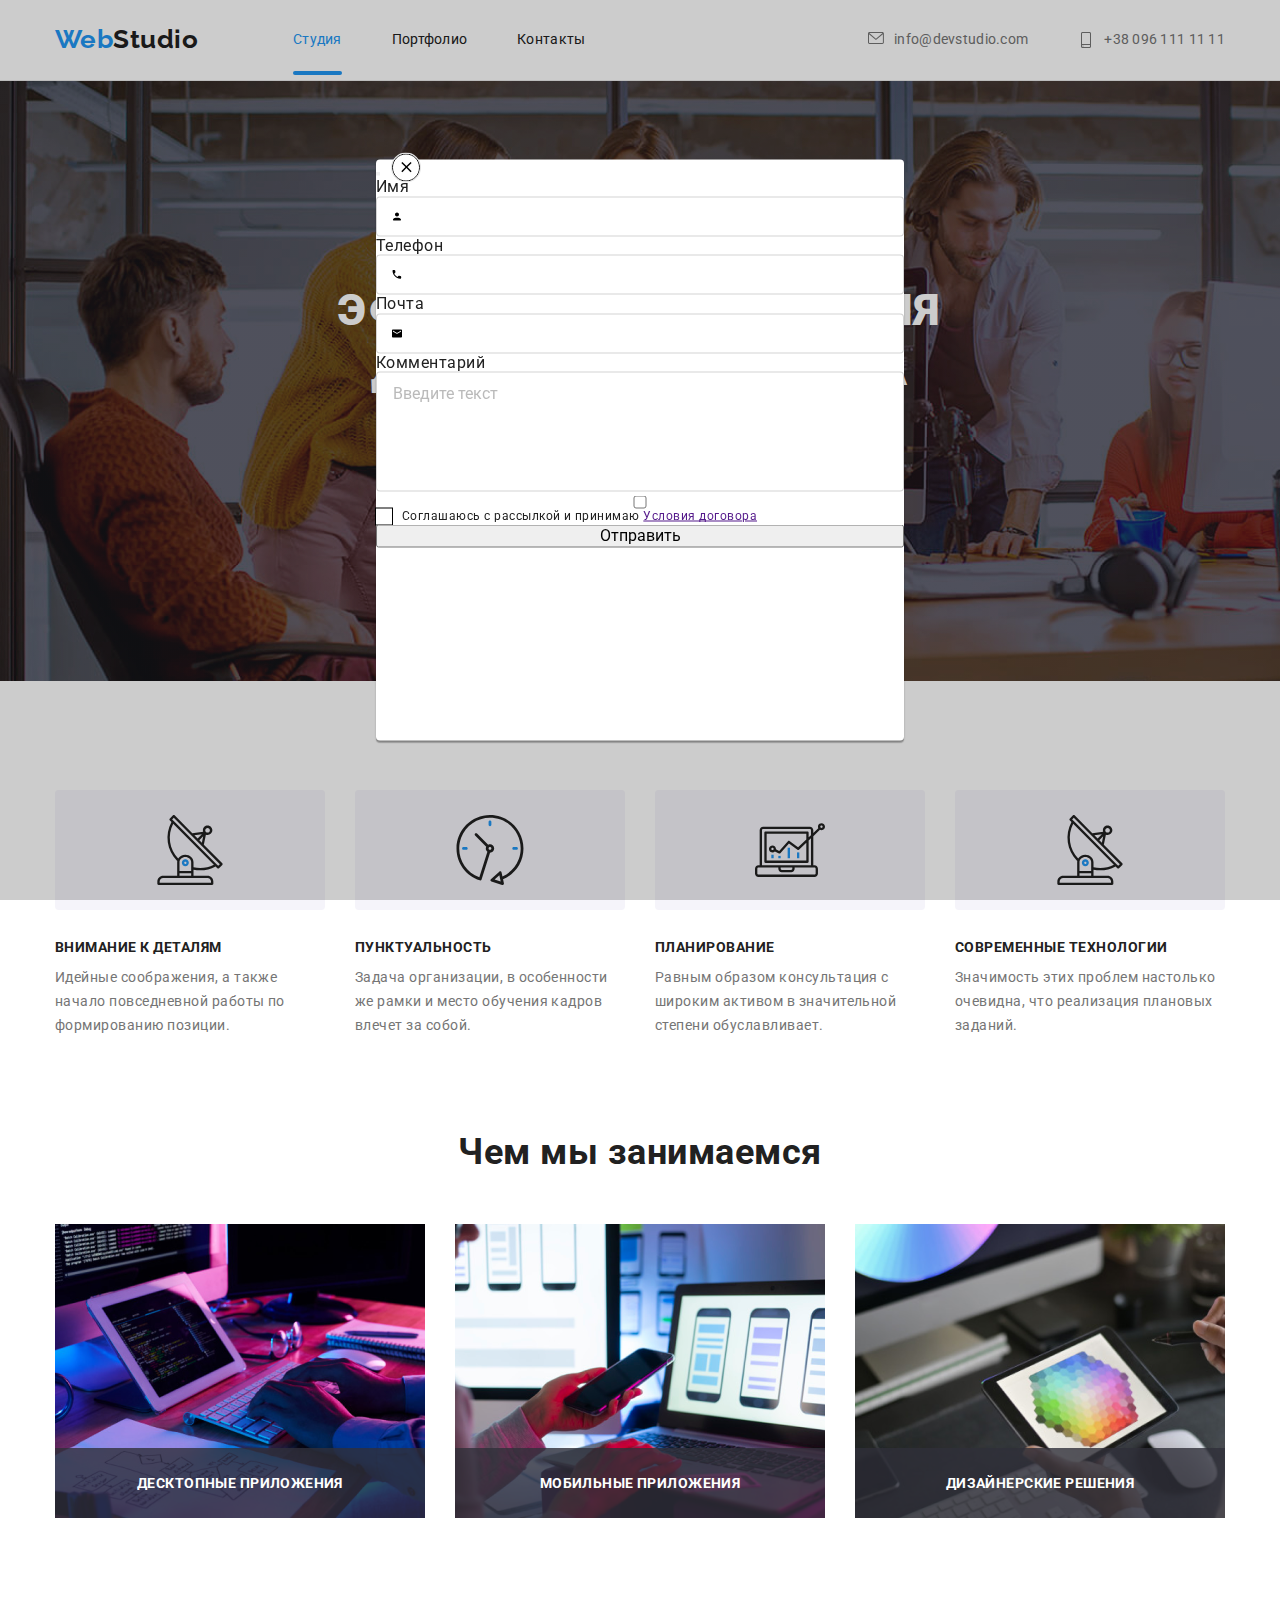
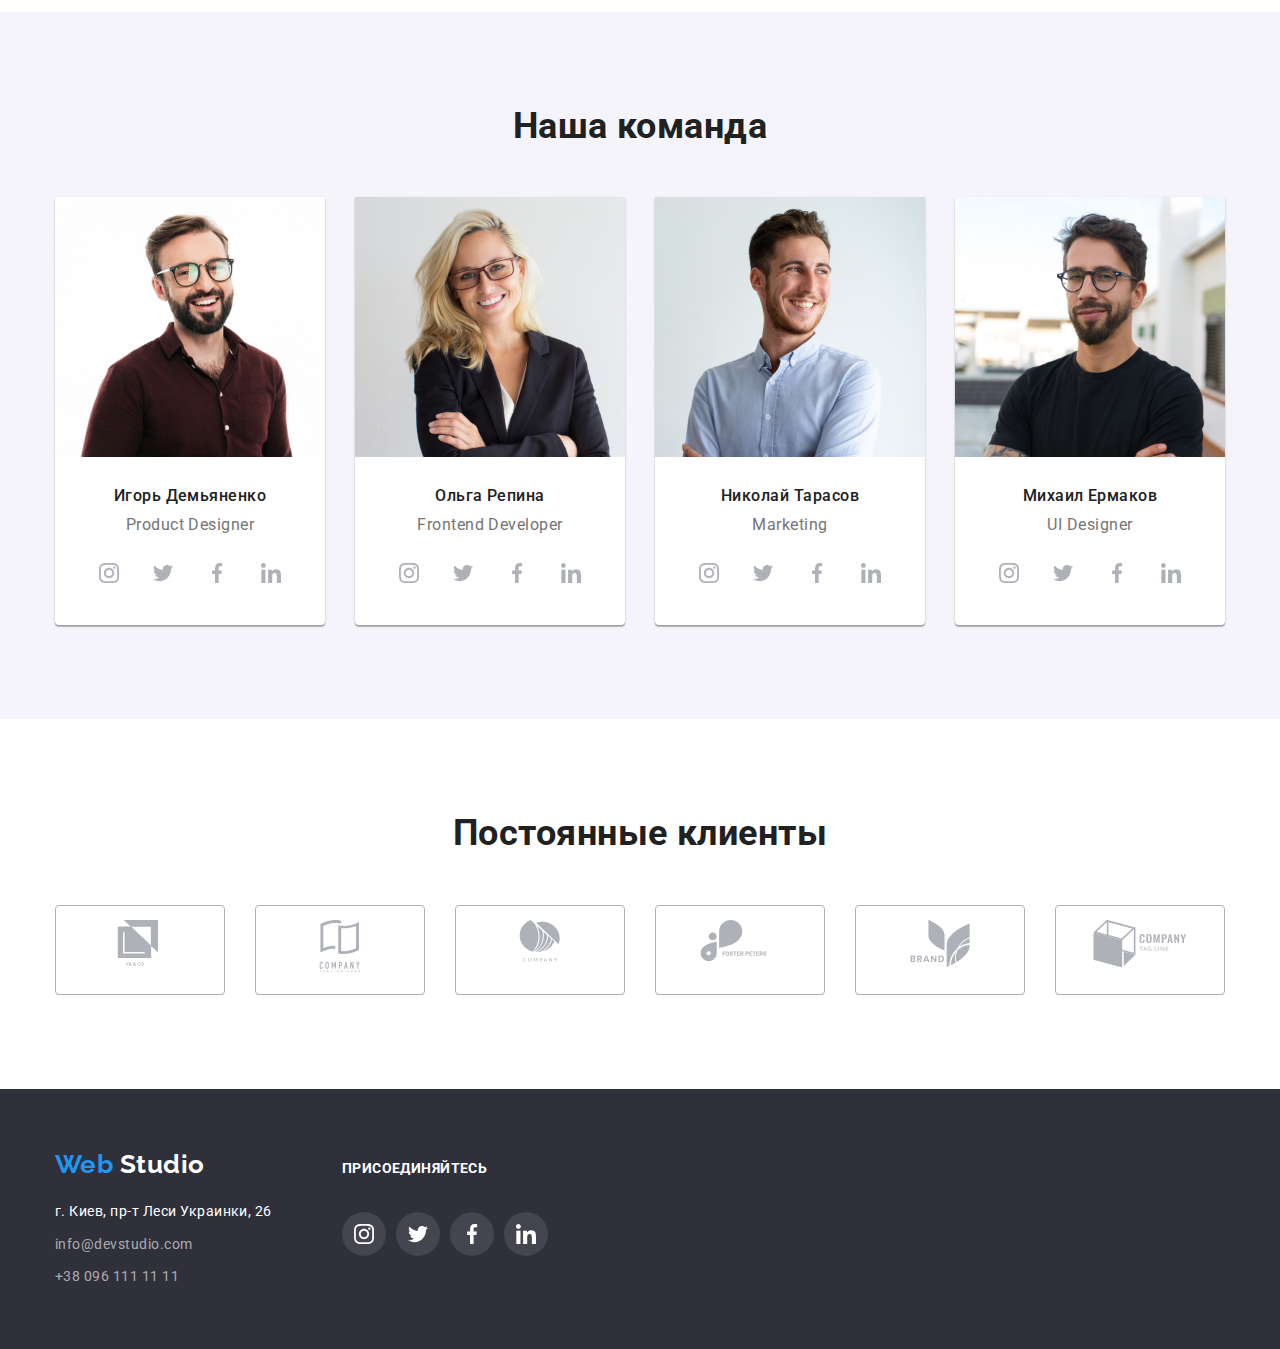
==== index.html @ 99dfa5f6 "added form" ====
<!DOCTYPE html>
<html lang="ru">
  <head>
    <meta charset="UTF-8" />
    <meta name="viewport" content="width=device-width, initial-scale=1.0" />
    <title>Home-Work-5</title>
    <link
      href="https://fonts.googleapis.com/css2?family=Raleway:wght@700&family=Roboto:ital,wght@0,500;0,700;0,900;1,400&display=swap"
      rel="stylesheet"
    />
    <link
      rel="stylesheet"
      href="https://cdnjs.cloudflare.com/ajax/libs/modern-normalize/0.6.0/modern-normalize.min.css"
    />
    <link rel="stylesheet" href="./css/style.css" />
  </head>
  <body class="page">
    <!--Шапка-->
    <header class="page-header">
      <div class="container main-nav">
        <nav>
          <a href="/" class="title-webstudio">
            <span class="title-web">Web</span
            ><span class="title-studio">Studio</span>
          </a>

          <ul class="site-nav list">
            <li class="item menu-list"><a href="" class="link current menu-link-active">Студия</a></li>
            <li class="item menu-list">
              <a href="./portfolio.html" class="link">Портфолио</a>
            </li>
            <li class="item menu-list"><a href="" class="link">Контакты</a></li>
          </ul>
        </nav>

        <!--Contacts-->
        <ul class="contacts list">
          <li class="item contacts-item">
            <a href="mailto:info@devstudio.com" class="link contacts-link">
              <svg class="contacts-svg">
                <use widht="16px" height="12px" href="./img/sprite.svg#icon-envelope"></use>
            </svg><span>info@devstudio.com</span>
            </a>
          </li>

          <li class="item contacts-item">
            <a href="tel:+380961111111" class="link contacts-link">
              <svg class="contacts-svg">
              <use widht="10px" height="16px" href="./img/sprite.svg#icon-smartphone"></use>
            </svg><span>+38 096 111 11 11</span></a>
            
              
            
          </li>
        </ul>
      </div>
    </header>

    <main>
      <!--Герой-->
      <section class="hero hero-image">
        <h1 class="hero-title">Эффективные решения для вашего бизнеса</h1>
        <button type="button" class="button" data-modal-open>Заказать услугу</button>
      </section>

      <!--<h2>Особенности</h2>-->
        <section class="section features-list">
          <div class="container">
          <ul class="features list">
            <li class="item item-antenna">
              <h3 class="title">Внимание к деталям</h3>
              <p class="features-discription">
                Идейные соображения, а также начало повседневной работы по
                формированию позиции.
              </p>
            </li>
            <li class="item item-clock">
              <h3 class="title">Пунктуальность</h3>
              <p class="features-discription">
                Задача организации, в особенности же рамки и место обучения
                кадров влечет за собой.
              </p>
            </li>
            <li class="item item-diagram">
              <h3 class="title">Планирование</h3>
              <p class="features-discription">
                Равным образом консультация с широким активом в значительной
                степени обуславливает.
              </p>
            </li>
            <li class="item item-astronaut">
              <h3 class="title">Современные технологии</h3>
              <p class="features-discription">
                Значимость этих проблем настолько очевидна, что реализация
                плановых заданий.
              </p>
            </li>
          </ul>
        </div>
        </section>
      </div>
      <!--Чем мы занимаемся-->
      
        <section class="section works-container">
          <div class="container">
          <h2 class="section-title">Чем мы занимаемся</h2>
          <ul class="works list">
            <li class="examples">
              <a href="#!">
                <img
                  width="370"
                  height="294"
                  src="./img/img_1.png"
                  alt="Руки на клавиатуре перед монитором"
                />
              </a>
            <h3 class="social-title examples-title">Десктопные приложения</h3>
            </li>
            <li class="examples">
              <a href="#!">
                <img
                  width="370"
                  height="294"
                  src="./img/img_2.png"
                  alt="Телефон в руках перед ноутбуком"
                />
              </a>
               <h3 class="social-title examples-title">Мобильные приложения</h3>
            </li>
            <li class="examples">
              <a href="#!">
                <img
                  width="370"
                  height="294"
                  src="./img/img_3.png"
                  alt="Телефон в руках перед монитором"
                />
              </a>
               <h3 class="social-title examples-title">Дизайнерские решения</h3>
            </li>
          </ul>
          </div>
        </section>
      <!--Наша команда-->
      <section class="team section-team">
        <div class="container">
          <h2 class="team section-title">Наша команда</h2>
          <ul class="list team-description">
            <li class="team-list">
              <a class="team-photo" href="#!">
                  <img
                  src="./img/igor.jpg"
                  width="270"
                  height="260"
                  alt="Фото Игоря Демьяненко"/>
              </a>
              <div class="team-list-item">
                <h3 class="name">Игорь Демьяненко</h3>
              <p lang="en" class="job-title">Product Designer</p>
               <ul class="social-list list">
                  <li class="social-list-item">
                    <a href="#" class="social-list-link link">
                      <svg class="social-list-svg">
                          <use href="./img/sprite.svg#icon-instagram1"></use>
                                        </svg>
                                    </a>
                                </li>
                  <li class="social-list-item">
                    <a href="#" class="social-list-link link">
                      <svg class="social-list-svg">
                        <use href="./img/sprite.svg#icon-twitter1"></use>
                                        </svg>
                                    </a>
                                </li>
                <li class="social-list-item">
                  <a href="#" class="social-list-link link">
                    <svg class="social-list-svg">
                      <use href="./img/sprite.svg#icon-facebook1"></use>
                                        </svg>
                                    </a>
                                </li>
                <li class="social-list-item">
                  <a href="#" class="social-list-link link">
                    <svg class="social-list-svg">
                      <use href="./img/sprite.svg#icon-linkedin"></use>
                                        </svg>
                                    </a>
                                </li>

              </div>   
            </li>

            <li class="team-list">
              <a class="team-photo" href="#!">
                <img
                  src="./img/olga.jpg"
                  width="270"
                  height="260"
                  alt="Фото Ольги Репиной"
                />
              </a>
              <div class="team-list-item">
              <h3 class="name">Ольга Репина</h3>
              <p lang="en" class="job-title">Frontend Developer</p>
              <ul class="social-list list">
                  <li class="social-list-item">
                    <a href="#" class="social-list-link link">
                      <svg class="social-list-svg">
                          <use href="./img/sprite.svg#icon-instagram1"></use>
                                        </svg>
                                    </a>
                                </li>
                  <li class="social-list-item">
                    <a href="#" class="social-list-link link">
                      <svg class="social-list-svg">
                        <use href="./img/sprite.svg#icon-twitter1"></use>
                                        </svg>
                                    </a>
                                </li>
                <li class="social-list-item">
                  <a href="#" class="social-list-link link">
                    <svg class="social-list-svg">
                      <use href="./img/sprite.svg#icon-facebook"></use>
                                        </svg>
                                    </a>
                                </li>
                <ul class="social-list-item">
                  <a href="#" class="social-list-link link">
                    <svg class="social-list-svg">
                      <use href="./img/sprite.svg#icon-linkedin"></use>
                                        </svg>
                                    </a>
                                    </ul>
                                </li>
                              </div>

            <li class="team-list">
              <a class="team-photo" href="#!">
                <img
                  src="./img/nikolay.jpg"
                  width="270"
                  height="260"
                  alt="Фото Николая Тарасова"
                />
              </a>
              <div class="team-list-item">
              <h3 class="name">Николай Тарасов</h3>
              <p lang="en" class="job-title">Marketing</p>
              <ul class="social-list list">
                  <li class="social-list-item">
                    <a href="#" class="social-list-link link">
                      <svg class="social-list-svg">
                          <use href="./img/sprite.svg#icon-instagram1"></use>
                                        </svg>
                                    </a>
                                </li>
                  <li class="social-list-item">
                    <a href="#" class="social-list-link link">
                      <svg class="social-list-svg">
                        <use href="./img/sprite.svg#icon-twitter1"></use>
                                        </svg>
                                    </a>
                                </li>
                <li class="social-list-item">
                  <a href="#" class="social-list-link link">
                    <svg class="social-list-svg">
                      <use href="./img/sprite.svg#icon-facebook"></use>
                                        </svg>
                                    </a>
                                </li>
                <li class="social-list-item">
                  <a href="#" class="social-list-link link">
                    <svg class="social-list-svg">
                      <use href="./img/sprite.svg#icon-linkedin"></use>
                                        </svg>
                                    </a>
                                </li>

              </div>
            </li>

            <li class="team-list">
              <a href="#!">
                <img
                  src="./img/mikhail.jpg"
                  width="270"
                  height="260"
                  alt="Фото Михаила Ермакова"
                />
              </a>
               <div class="team-list-item">
              <h3 class="name">Михаил Ермаков</h3>
              <p lang="en" class="job-title">UI Designer</p>
              <ul class="social-list list">
                  <li class="social-list-item">
                    <a href="#" class="social-list-link link">
                      <svg class="social-list-svg">
                          <use href="./img/sprite.svg#icon-instagram1"></use>
                                        </svg>
                                    </a>
                                </li>
                  <li class="social-list-item">
                    <a href="#" class="social-list-link link">
                      <svg class="social-list-svg">
                        <use href="./img/sprite.svg#icon-twitter1"></use>
                                        </svg>
                                    </a>
                                </li>
                <li class="social-list-item">
                  <a href="#" class="social-list-link link">
                    <svg class="social-list-svg">
                      <use href="./img/sprite.svg#icon-facebook"></use>
                                        </svg>
                                    </a>
                                </li>
                <li class="social-list-item">
                  <a href="#" class="social-list-link link">
                    <svg class="social-list-svg">
                      <use href="./img/sprite.svg#icon-linkedin"></use>
                                        </svg>
                                    </a>
                                </li>

              </div>
            </li>
          </ul>
        </div>
      </section>

      <!-- Постоянные клиенты -->

        <section class="section clients-container">
          <div class="container">
          <h2 class="section-title">Постоянные клиенты</h2>
          <ul class="clients list">
            <li class="clients-list">
              <a class="clients-link" href="/">
                <svg class="clients-list-svg" >
                  <use href="./img/sprite.svg#icon-logo1" widht="44px" height="49px"></use>
                </svg>
              </a>
            </li>

            <li class="clients-list">
              <a class="clients-link" href="/">
                <svg class="clients-list-svg">
                  <use href="./img/sprite.svg#icon-logo2" widht="40px" height="52px"></use>
                </svg>
              </a>
            </li>

            <li class="clients-list">
              <a class="clients-link" href="/">
                <svg class="clients-list-svg">
                  <use href="./img/sprite.svg#icon-logo3" widht="41px" height="42px"></use>
                </svg>
              </a>
            </li>

            <li class="clients-list">
              <a class="clients-link" href="/">
                <svg class="clients-list-svg">
                  <use href="./img/sprite.svg#icon-logo4" widht="80px" height="42px"></use>
                </svg>
              </a>
            </li>

            <li class="clients-list">
              <a class="clients-link" href="/">
                <svg class="clients-list-svg">
                  <use href="./img/sprite.svg#icon-logo5" widht="49px" height="47px"></use>
                </svg>
              </a>
            </li>

            <li class="clients-list">
              <a class="clients-link" href="/">
                <svg class="clients-list-svg">
                  <use href="./img/sprite.svg#icon-logo6" widht="88px" height="48px"></use>
                </svg>
              </a>
            </li>
           
          </ul>
          </div>
        </section>

    </main>
    <!--Подвал-->
    <footer class="footer">
      <div class="container footer-flex">
        <div>
        <a href="/" class="title-webstudio title-webstudio-footer">
          <span class="title-web">Web</span>
          <span class="title-studio-footer">Studio</span>
        </a>
        <address>
          <ul class="address list">
            <li class="addres-footer">
              <p class="fixed-address">г. Киев, пр-т Леси Украинки, 26</p>
            </li>
            <li class="addres-footer">
              <a href="mailto:info@devstudio.com" class="contacts-footer"
                >info@devstudio.com
              </a>
            </li>

            <li class="addres-footer">
              <a href="tel:+380961111111" class="contacts-footer"
                >+38 096 111 11 11
              </a>
            </li>
          </ul>
        </address>
      </div>
      <div class="sign-up">
        <h3 class="social-title">Присоединяйтесь</h3>
        <ul class="social-list social-list-footer list">
                  <li class="social-list-item">
                    <a href="#" class="social-list-link social-list-link-footer link">
                      <svg class="social-list-svg social-list-svg-footer">
                          <use href="./img/sprite.svg#icon-instagram1"></use>
                                        </svg>
                                    </a>
                                </li>
                  <li class="social-list-item social-list-svg-footer">
                    <a href="#" class="social-list-link social-list-link-footer link">
                      <svg class="social-list-svg social-list-svg-footer">
                        <use href="./img/sprite.svg#icon-twitter1"></use>
                                        </svg>
                                    </a>
                                </li>
                <li class="social-list-item social-list-svg-footer">
                  <a href="#" class="social-list-link social-list-link-footer link">
                    <svg class="social-list-svg social-list-svg-footer">
                      <use href="./img/sprite.svg#icon-facebook1"></use>
                                        </svg>
                                    </a>
                                </li>
                <li class="social-list-item social-list-svg-footer">
                  <a href="#" class="social-list-link social-list-link-footer link">
                    <svg class="social-list-svg social-list-svg-footer">
                      <use href="./img/sprite.svg#icon-linkedin"></use>
                                        </svg>
                                    </a>
                                </li>
          </ul>
      </div>
      </div>
    </footer>

    <!-- Модальное окно -->
    <div class="backdrop is-hidden" data-modal>
      <div class="modal">
        <button type="button" class="modal-close-btn" data-modal-close>
          <svg class="modal-icon">
            <use href="./img/sprite.svg#icon-close1"></use>
          </svg>
        </button>

         <form action="#" class="modal-form">
                <label class="modal-form-field">
                    Имя
                    <span class="modal-form-input-wrapper">
                        <input name="user-name" type="text" class="modal-form-input">
                        <svg class="modal-icon">
                          <use href="./img/sprite.svg#icon-person"></use>
                        </svg>
                    </span>
                </label>
                <label class="modal-form-field">
                    Телефон
                    <span class="modal-form-input-wrapper">
                        <input name="user-phone" type="tel" class="modal-form-input">
                        <svg class="modal-icon">
                          <use href="./img/sprite.svg#icon-phone"></use>
                        </svg>
                    </span>
                </label>
                <label class="modal-form-field">
                    Почта
                    <span class="modal-form-input-wrapper">
                        <input name="user-email" type="mail" class="modal-form-input">
                        <svg class="modal-icon">
                          <use href="./img/sprite.svg#icon-email"></use>
                        </svg>
                    </span>
                </label>
                <label class="modal-form-field">
                    Комментарий
                    <textarea name="user-message" class="modal-form-message" placeholder="Введите текст"></textarea>
                </label>

                <input type="checkbox" name="user-policy" value="user-policy-ok"
                    class="modal-form-policy visually-hidden" id="policy">
                <label for="policy" class="contact-form-policy-label">
                    Соглашаюсь с рассылкой и принимаю&nbsp;<a href="">Условия договора</a>
                </label>
                <button type="submit" class="modal-form-btn">Отправить</button>
            </form>

      </div>
    </div>

 <script src="./js/modal.js"></script>

  </body>
</html>
---- css/style.css ----
/* Цвет основного текста #212121 */

/* Цвет абзацев #757575 */

/* Вторичный цвет текста #rgba(255, 255, 255, 0.6) */

/* Белый #FFFFFF */

/* Акцент #2196F3 */

/* Вторичный цвет фона #F5F4FA */

/* Акцент фона #2F303A */

/* Цвет линии в Портфолио #ececec */

/* Цвет бордера в Портфолио  #eeeeee */

:root {
  --primary-text-color: #212121;
  --secondary-text-color: rgba(255, 255, 255, 0.6);
  --paragraph-color: #757575;
  --accent-color: #2196f3;
  --white-color: #ffffff;
  --secondary-background-color: #f5f4fa;
  --accent-background-color: #2f303a;
  --line-color: #ececec;
  --border-color: #eeeeee;
}

*,
*::before,
*::after {
  margin: 0;
  padding: 0;
}

.page {
  background-color: var(--white-color);
  color: var(--primary-text-color);
  font-family: Roboto, sans-serif;
  font-style: normal;
  letter-spacing: 0.03em;
  text-decoration: none;
}

.list {
  margin: 0;
  padding: 0;
  list-style: none;
  font-style: normal;

  transition: color 250ms cubic-bezier(0.4, 0, 0.2, 1);
}

/* =========================== Логотип =========================== */

.title-webstudio {
  width: 145px;
  height: 31px;
  font-family: Raleway, sans-serif;
  font-weight: bold;
  font-size: 26px;
  line-height: 1.19;
  text-decoration: none;
}

.title-web {
  color: var(--accent-color);
}

.title-studio {
  color: var(--primary-text-color);
}

/* =========================== Шапка =========================== */
.page-header {
  padding-top: 24px;
  padding-bottom: 25px;

  border-bottom: 1px solid var(--line-color);
}

.container {
  margin-left: auto;
  margin-right: auto;
  width: 1200px;
  padding: 0 15px;

  /* background-color: teal;*/
}

nav {
  display: flex;
  align-items: center;
}

.main-nav {
  display: flex;
  align-items: center;
}

.title-webstudio {
  margin-right: 93px;
}

/* =========================== Навигация =========================== */

.site-nav {
  display: flex;
}

/*.site-nav .item {
  background-color: rgb(144, 221, 221);
}*/

.site-nav .item + .item {
  margin-left: 50px;
}

.site-nav .link {
  display: block;
  position: relative;

  color: var(--primary-text-color);
  text-decoration: none;
  font-size: 14px;
  line-height: 1.14;
  letter-spacing: 0.02em;
}

.link {
  color: var(--paragraph-color);
  text-decoration: none;
  font-size: 14px;
  line-height: 1.14;
  letter-spacing: 0.02em;
}

.site-nav .link:hover,
.site-nav .link:focus {
  color: var(--accent-color);
  transition: color 250ms cubic-bezier(0.4, 0, 0.2, 1);
}

.site-nav .link.current {
  color: var(--accent-color);
}

.contacts .link:hover,
.contacts .link:focus {
  color: var(--accent-color);
  transition: color 250ms cubic-bezier(0.4, 0, 0.2, 1);
}

.menu-link {
  position: relative;
}

.menu-link-active::after {
  content: "";

  position: absolute;

  bottom: -28px;

  display: block;

  width: 100%;
  height: 4px;
  border-radius: 2px;
  background-color: var(--accent-color);
}

.contacts {
  display: flex;
  margin-left: auto;
}

.contacts .item + .item {
  margin-left: 50px;
}

.contacts-link {
  display: flex;

  /*justify-content: center;
  align-items: center;
  width: 16px;
  height: 12px;
  border-radius: 50%;
  background-color: #fff;*/
}
.contacts-svg {
  display: flex;
  justify-content: center;
  align-items: center;
  width: 16px;
  /*height: 12px;*/
  fill: var(--paragraph-color);
}

.contacts-svg {
  margin-right: 10px;
  height: 16px;
}

.contacts-item:hover .contacts-svg,
.contacts-item:focus .contacts-svg {
  fill: var(--accent-color);
}

/*.contacts-svg::before {
  display: block;
  width: 16px;
  height: 12px;
  background-color: var(--secondary-background-color);
  border-radius: 4px;
  margin-bottom: 30px;
  background-repeat: no-repeat;
  background-size: cover;
  background-position: center;
}
.contacts-item .contacts-svg-envelope::before {
  background-image: url(../img/contacts/envelope.svg);
  background-size: 16px 12px;
}

.contacts-svg-tel {
  background-image: url(../img/);
}*/

/* ******************** Стили для файла index.html ******************** */

/* =========================== Герой =========================== */

.hero {
  text-align: center;
  padding-top: 200px;
  padding-bottom: 200px;

  background-color: var(--accent-background-color);
  letter-spacing: 0.06em;
}

.hero-title {
  margin-top: 0;
  margin-left: auto;
  margin-right: auto;
  margin-bottom: 30px;

  text-transform: uppercase;
  width: 696px;

  color: var(--white-color);
  font-weight: 900;
  font-size: 44px;
  line-height: 1.36;
  letter-spacing: 0.06em;
}

.hero-image {
  margin: 0 auto;
  max-width: 1600px;
  height: 600px;
  background-color: rgba(47, 48, 58, 0.4);
  background-image: linear-gradient(
      rgba(47, 48, 58, 0.4),
      rgba(47, 48, 58, 0.4)
    ),
    url("../img/hero/hero.jpg");
  background-repeat: no-repeat;
  background-size: cover;
}

.button {
  display: inline-block;

  border-radius: 4px;
  border: 0;
  padding: 10px 32px;
  min-width: 200px;

  font-family: inherit;
  background-color: var(--accent-color);
  color: var(--white-color);

  font-weight: bold;
  font-size: 16px;
  line-height: 1.87;
  cursor: pointer;
}

/* =========================== Особенности =========================== */

.features {
  display: flex;
  flex-wrap: wrap;
}

.features-list {
  padding-top: 109px;
  padding-bottom: 94px;
}

.features .item {
  width: 270px;

  /*background-color: rgb(70, 199, 199); */
}

.title {
  text-transform: uppercase;
}

.features .title {
  margin-top: 0;
  margin-bottom: 10px;

  color: var(--primary-text-color);

  font-weight: bold;
  font-size: 14px;
  line-height: 1.14;
}

.features-discription {
  margin-top: 0;
  margin-bottom: 0;

  color: var(--paragraph-color);

  font-weight: normal;
  font-size: 14px;
  line-height: 1.71;
}

.features .item::before {
  display: block;
  content: "";
  widows: 270px;
  height: 120px;
  background-color: var(--secondary-background-color);
  border-radius: 4px;
  margin-bottom: 30px;
  background-repeat: no-repeat;
  background-size: cover;
  background-position: center;
}

.features .item + .item {
  margin-left: 30px;
}

.features .item-antenna::before {
  background-image: url(../img/features/antenna.svg);
  background-size: 70px 70px;
}

.features .item-clock::before {
  background-image: url(../img/features/clock.svg);
  background-size: 70px 70px;
}

.features .item-diagram::before {
  background-image: url(../img/features/diagram.svg);
  background-size: 70px 70px;
}

.features .item-astronaut::before {
  background-image: url(../img/features/antenna.svg);
  background-size: 70px 70px;
}

/* =========================== Чем мы занимаемся =========================== */
.works-container {
  padding-bottom: 94px;
}

.works {
  display: flex;
  flex-wrap: wrap;
}

.examples {
  position: relative;
  justify-content: space-between;
  width: 370px;
  margin-right: 30px;
}

.examples:nth-child(3n) {
  margin-right: 0;
}

.examples:nth-last-child(-n + 3) {
  margin-bottom: 0px;
}

.examples .examples-title {
  display: flex;
  justify-content: center;
  text-align: center;

  position: absolute;
  bottom: 0;

  width: 100%;
  height: 70px;
  background: rgba(47, 48, 58, 0.8);
  padding-top: 27px;
  padding-bottom: 27px;
}

/* =========================== Наша команда =========================== */

.team {
  background-color: var(--secondary-background-color);
}
.section-team {
  padding-top: 94px;
  padding-bottom: 94px;
}

.section-title {
  margin-bottom: 50px;

  color: var(--primary-text-color);

  font-weight: bold;
  font-size: 36px;
  line-height: 1.16;
  text-align: center;
}

.team-description {
  display: flex;
  flex-wrap: wrap;
}

.team-list {
  width: 270px;
  margin-right: 30px;
  background-color: var(--white-color);
  box-shadow: 0px 1px 3px rgba(0, 0, 0, 0.12), 0px 1px 1px rgba(0, 0, 0, 0.14),
    0px 2px 1px rgba(0, 0, 0, 0.2);
  border-radius: 0px 0px 4px 4px;
}

.team-list:nth-child(4n) {
  margin-right: 0;
}

.team-photo {
  margin-bottom: 0px;
}

.name {
  margin-top: 30px;
  margin-bottom: 10px;

  color: var(--primary-text-color);
  font-weight: 500;
  font-size: 16px;
  line-height: 1.18;
  text-align: center;
}

.job-title {
  margin-top: 0;
  /*margin-bottom: 90px;*/

  color: var(--paragraph-color);
  font-weight: normal;
  font-size: 16px;
  line-height: 1.18;
  text-align: center;
}

.social-list {
  display: flex;
  justify-content: space-between;
  padding-top: 16px;
  padding-left: 32px;
  padding-bottom: 30px;
  padding-right: 32px;
}

.social-list-link {
  display: flex;
  justify-content: center;
  align-items: center;
  width: 44px;
  height: 44px;
  border-radius: 50%;
  background-color: var(--white-color);

  transition: background-color 250ms cubic-bezier(0.4, 0, 0.2, 1);
}

.social-list-svg {
  width: 20px;
  height: 20px;
  fill: #afb1b8;

  transition: fill 250ms cubic-bezier(0.4, 0, 0.2, 1);
}

.social-list-link:hover,
.social-list-link:focus {
  background-color: var(--accent-color);
}

.social-list-link:hover .social-list-svg,
.social-list-link:focus .social-list-svg {
  fill: var(--white-color);
}

/* ================= Постоянные клиенты ======================= */

.clients-container {
  padding-top: 94px;
  padding-bottom: 94px;
}

.clients {
  display: flex;
  align-items: center;
  justify-content: center;
  flex-wrap: wrap;
  margin-bottom: 0px;
}

.clients-list {
  display: flex;
  padding-bottom: 0;

  width: 170px;
  height: 90px;

  box-sizing: border-box;
}

.clients-list + .clients-list {
  margin-left: 30px;
}

.clients-link {
  display: flex;
  justify-content: center;
  align-items: center;

  width: 170px;
  height: 90px;
  border: 1px solid #afb1b8;
  border-radius: 4px;
  fill: #afb1b8;
}

.clients-list-svg {
  fill: #afb1b8;
  width: 100%;
  height: 60px;
}

.clients-list-svg:hover,
.clients-list-svg:focus {
  fill: var(--accent-color);
}

.clients-link:hover .clients-list-svg,
.clients-link:focus .clients-list-svg {
  fill: var(--accent-color);
  transition: fill 250ms cubic-bezier(0.4, 0, 0.2, 1);
  border-color: fill 250ms cubic-bezier(0.4, 0, 0.2, 1);
}

.clients-link:hover,
.clients-link:focus {
  border-color: var(--accent-color);
}

/*.clients .clients-list::before {
  display: block;
  content: "";
  widows: 170px;
  height: 90px;
  background-color: var(--white-color);
  background-repeat: no-repeat;
  background-size: cover;
  background-position: center;
}*/

/* =========================== Футер ===========================*/

.footer-container {
  display: flex;
}

.title-studio-footer {
  color: var(--white-color);
}
.container .title-webstudio-footer {
  /*margin-bottom: 20px;*/
  margin-right: 0;
}

.add {
  margin-bottom: 20px;
  margin-right: 0;
}

.footer {
  box-sizing: border-box;
  display: flex;
  justify-content: center;
  align-items: center;

  margin-left: auto;
  margin-right: auto;
  padding-top: 60px;
  padding-bottom: 60px;

  max-width: 1600px;
  background-color: var(--accent-background-color);
}

.address {
  font-weight: normal;
  font-size: 14px;
  line-height: 1.71;
  margin-top: 20px;
}

.fixed-address {
  color: var(--white-color);
  font-weight: normal;
  font-size: 14px;
  line-height: 1.7;
}

.contacts-footer {
  color: var(--secondary-text-color);
  text-decoration: none;
}

.addres-footer:not(:last-child) {
  margin-bottom: 9px;
}

.footer-flex {
  display: flex;
  align-items: baseline;
}

.social-list-footer {
  padding-left: 0;
  padding-right: 0;
  padding-bottom: 0;
}

.social-list-footer .social-list-link-footer {
  display: flex;
  justify-content: center;
  align-items: center;
  height: 44px;
  width: 44px;
  background-color: rgba(255, 255, 255, 0.1);
  fill: var(--white-color);
  border-radius: 50%;
  margin-right: 10px;
  margin-top: 20px;
}

.social-list-svg-footer {
  fill: var(--white-color);
}

.social-list-footer .social-list-link-footer:hover,
.social-list-footer .social-list-link-footer:focus {
  background-color: var(--accent-color);
}

.sign-up {
  width: 206px;
  height: 80px;
  margin-left: 70px;
}

.social-title {
  font-family: Roboto;
  font-style: normal;
  font-weight: bold;
  font-size: 14px;
  line-height: 16px;
  letter-spacing: 0.03em;
  text-transform: uppercase;

  color: var(--white-color);
}

/* =========================== Модальное окно ===========================*/

.backdrop {
  position: fixed;
  top: 0;
  left: 0;
  width: 100%;
  height: 100%;
  background-color: rgba(0, 0, 0, 0.2);
  transition: all 250ms linear;
}

.modal {
  position: absolute;
  top: 50%;
  left: 50%;
  transform: translate(-50%, -50%);

  width: 528px;
  min-height: 581px;

  background-color: var(--white-color);
  box-shadow: 0px 1px 3px rgba(0, 0, 0, 0.12), 0px 1px 1px rgba(0, 0, 0, 0.14),
    0px 2px 1px rgba(0, 0, 0, 0.2);
  border-radius: 4px;
  /* padding: 40px; */
}

.modal-close-btn > .modal-icon {
  position: absolute;
  top: 8px;
  right: 8px;
  width: 30px;
  height: 30px;

  background-color: var(--white-color);
  border: 1px solid rgba(0, 0, 0, 0.1);
  border-radius: 50%;
  cursor: pointer;
}

}

.is-hidden {
  opacity: 0;
  visibility: hidden;
  pointer-events: none;
}

/* =========================== Модальная форма =========================== */
.modal-form {
  display: flex;
  flex-direction: column;
}

.modal-form-input-wrapper {
  display: block;
  position: relative;
}

.modal-icon {
  position: absolute;
  left: 15px;
  top: 50%;
  transform: translateY(-50%);
  display: block;
  width: 12px;
  height: 12px;
  
}

.modal-form-input {
  width: 100%;
  height: 40px;
  border-radius: 4px;
  border: 1px solid rgba(33, 33, 33, 0.2);
  padding-left: 42px;
}

.modal-form-input:focus {
  outline: none;
  border: 1px solid var(--accent-color);
}

.modal-form-input:focus + .modal-icon {
  background-color: var(--accent-color);
}

.modal-form-message {
  width: 100%;
  height: 120px;
  border: 1px solid rgba(33, 33, 33, 0.2);
  border-radius: 4px;
  resize: none;
  padding: 12px 16px;
}

.modal-form-message::placeholder {
  color: rgba(117, 117, 117, 0.5);
}

.modal-form-message:focus {
  outline: none;
  border: 1px solid var(--accent-color);
}

.contact-form-policy-label {
  display: flex;
  align-items: center;
  font-size: 12px;
}

.contact-form-policy-label::before {
  content: "";
  display: block;
  width: 16px;
  height: 16px;
  outline: 1px solid #000;
  margin-right: 10px;
}

.modal-form-policy:checked + .contact-form-policy-label::before {
  background-color: var (var(--accent-color));
  border: 4px solid var(var(--white-color));
}





/* ******************** Стили для файла portfolio.html ******************** */

.portfolio {
  display: flex;
  flex-wrap: wrap;

  justify-content: center;
}

.portfolio-filters {
  padding-top: 94px;
  padding-bottom: 114px;
}

.filters {
  padding-bottom: 34px;

  font-weight: 500;
  font-size: 16px;
  line-height: 1.6;
  letter-spacing: 0.03em;
}

.filters .button-list + .button-list {
  margin-left: 8px;
}

.filters-list {
  padding: 6px 22px;
  border-radius: 4px;
  border: 0;

  background-color: var(--secondary-background-color);
  color: var(--primary-text-color);

  font-family: Roboto;
  font-style: normal;
  font-weight: 500;
  font-size: 16px;
  line-height: 1.6;
  text-align: center;
  letter-spacing: 0.03em;
}

.filters-list:hover,
.filters-list:focus {
  box-shadow: 0px 3px 1px rgba(0, 0, 0, 0.1), 0px 1px 2px rgba(0, 0, 0, 0.08),
    0px 2px 2px rgba(0, 0, 0, 0.12);
}

.active {
  background: #2196f3;
  color: var(--white-color);
}

.filters-list:hover,
.filters-list:focus {
  background-color: var(--accent-color);
  color: var(--white-color);
}

.projects {
  display: flex;
  flex-wrap: wrap;

  background-color: var(--white-color);
  font-family: Roboto, sans-serif;
}

.project-list {
  width: 370px;
  margin-right: 30px;
  margin-bottom: 30px;
}

img {
  display: block;
  min-width: 100%;
  height: auto;
}
.card {
  width: 370px;
  border-top-left-radius: 5px;
  border-top-right-radius: 5px;
  overflow: hidden;

  position: relative;
}

.card:hover,
.card:focus {
  box-shadow: 0px 1px 1px rgba(0, 0, 0, 0.12), 0px 4px 4px rgba(0, 0, 0, 0.06),
    1px 4px 6px rgba(0, 0, 0, 0.16);
}

.card-content {
  padding: 20px 24px;
  border-left: 1px solid var(--border-color);
  border-right: 1px solid var(--border-color);
  border-bottom: 1px solid var(--border-color);

  border-bottom-right-radius: 5px;
  border-bottom-left-radius: 5px;
}

.project-list:nth-child(3n) {
  margin-right: 0;
}

.project-list:nth-last-child(-n + 3) {
  margin-bottom: 0px;
}

.projects-list-title {
  color: var(--primary-text-color);

  font-weight: bold;
  font-size: 18px;
  line-height: 2;
  letter-spacing: 0.06em;
}

.projects-list-info {
  color: var(--paragraph-color);
  font-style: normal;
}

.project-thumb > .overlay {
  position: absolute;
  top: 0;
  left: 0;
  margin: 0;
  padding: 63px 24px;
  opacity: 0;

  width: 100%;

  /* overflow: hidden; */

  font-weight: 400;
  font-size: 18px;
  line-height: 1.55;
  letter-spacing: 0.03em;

  color: var(--white-color);
  background-color: rgba(33, 150, 243, 0.9);

  transform: translateY(100%);
}

.project-thumb:hover > .overlay,
.project-thumb:focus > .overlay {
  opacity: 1;
  transform: translateY(0);
}

.overlay {
  transform: translateY(100%);
  transition: transform 250ms cubic-bezier(0.4, 0, 0.2, 1);
}
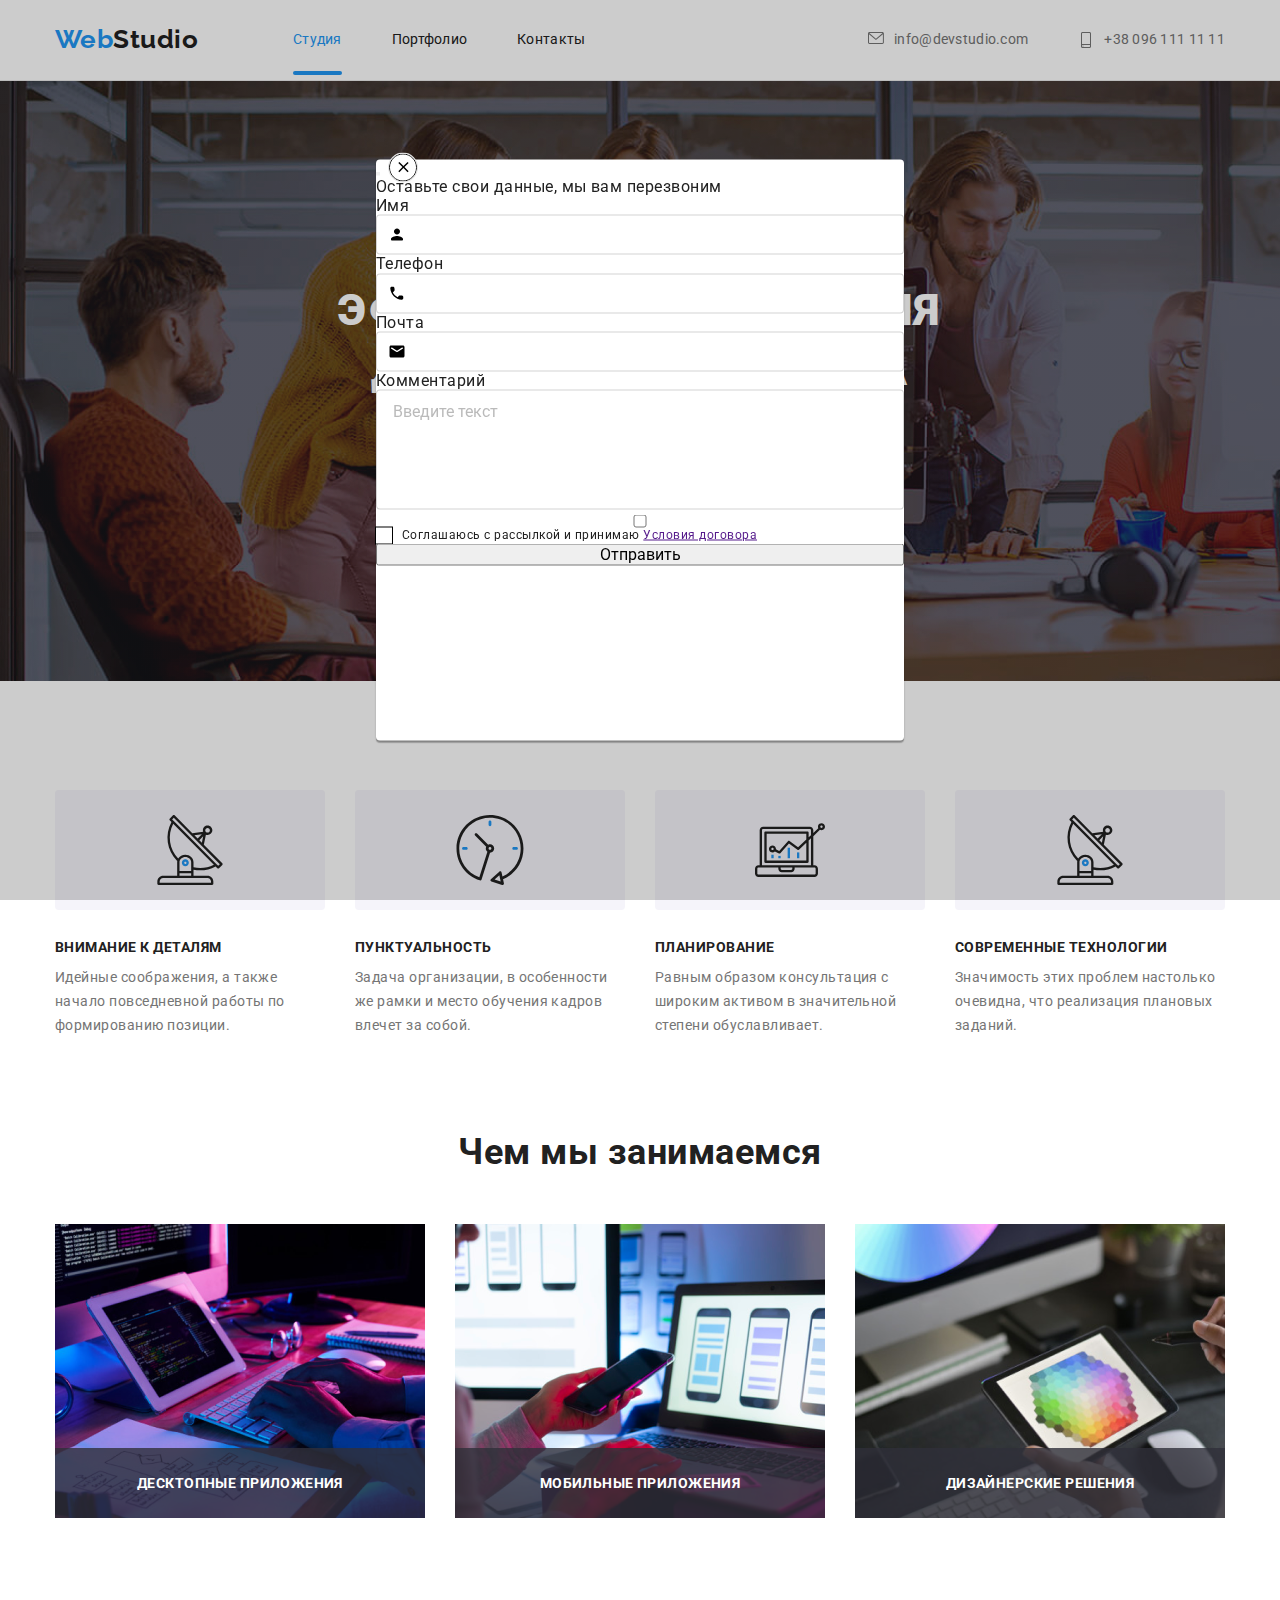
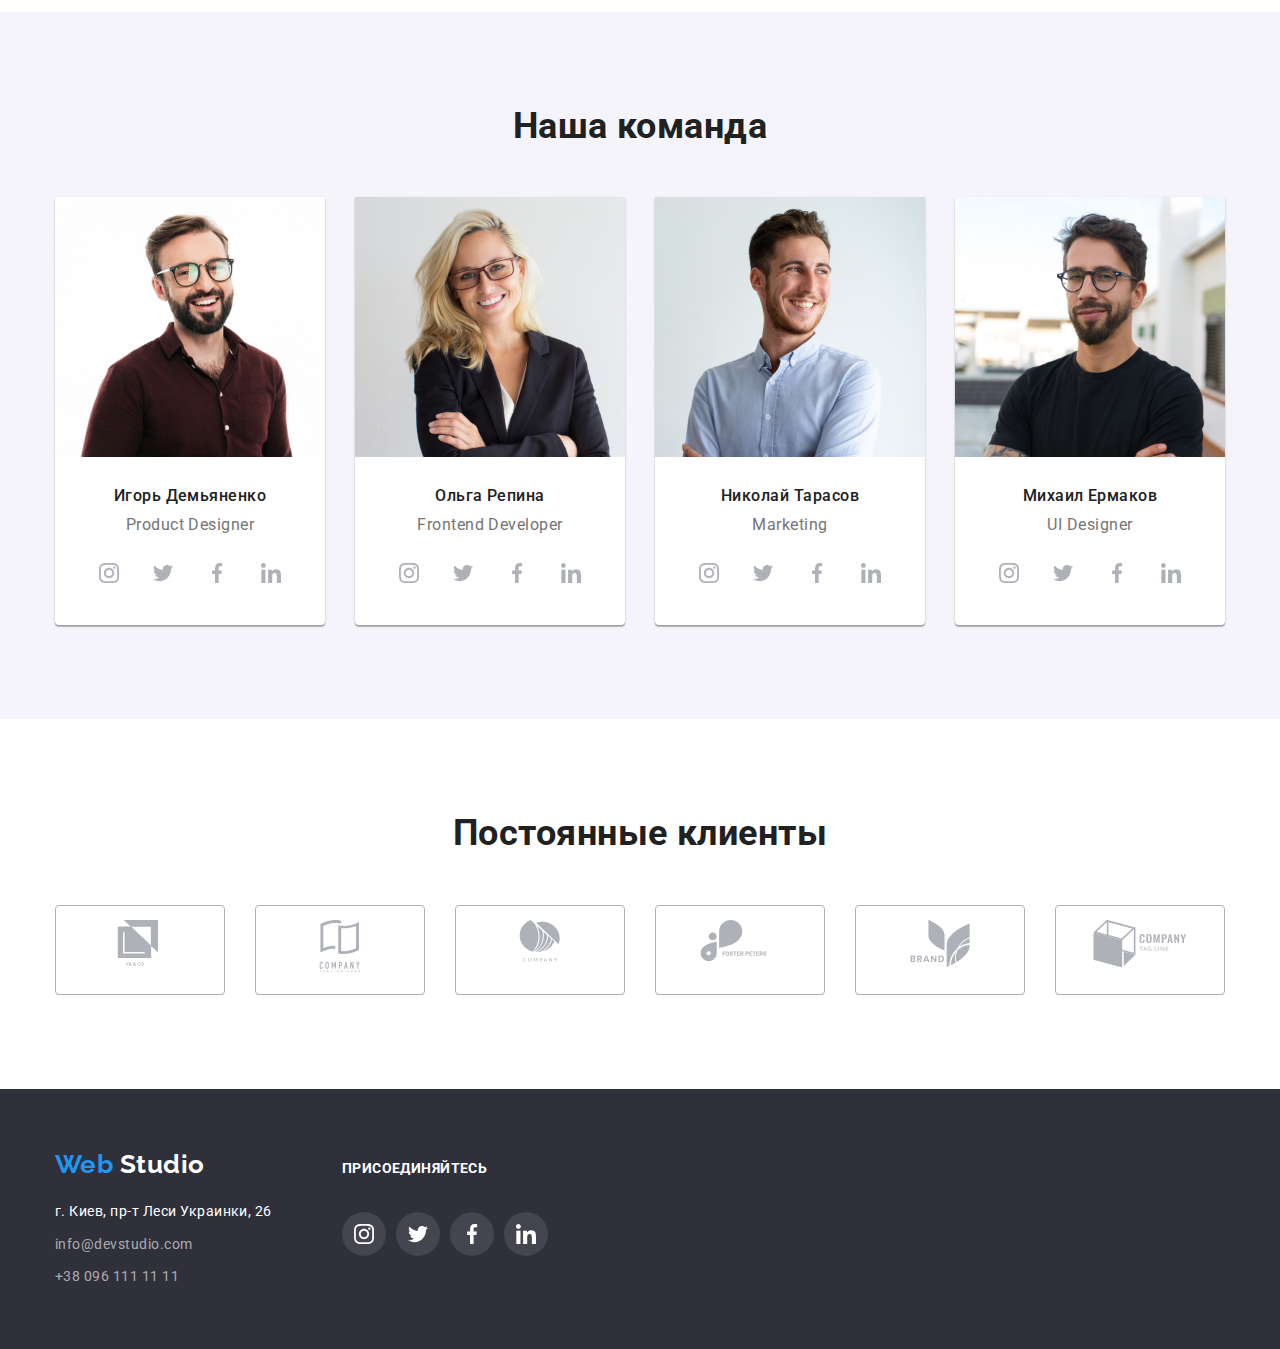
==== commit c21c9f25: "js file tratsfered to the main folder" ====
--- a/index.html
+++ b/index.html
@@ -459,6 +459,8 @@
         </button>
 
          <form action="#" class="modal-form">
+           <p class="modal-title">Оставьте свои данные, мы вам перезвоним</p>
+
                 <label class="modal-form-field">
                     Имя
                     <span class="modal-form-input-wrapper">
--- a/css/style.css
+++ b/css/style.css
@@ -761,12 +761,12 @@
 
 .modal-icon {
   position: absolute;
-  left: 15px;
+  left: 12px;
   top: 50%;
   transform: translateY(-50%);
   display: block;
-  width: 12px;
-  height: 12px;
+  width: 18px;
+  height: 18px;
   
 }
 
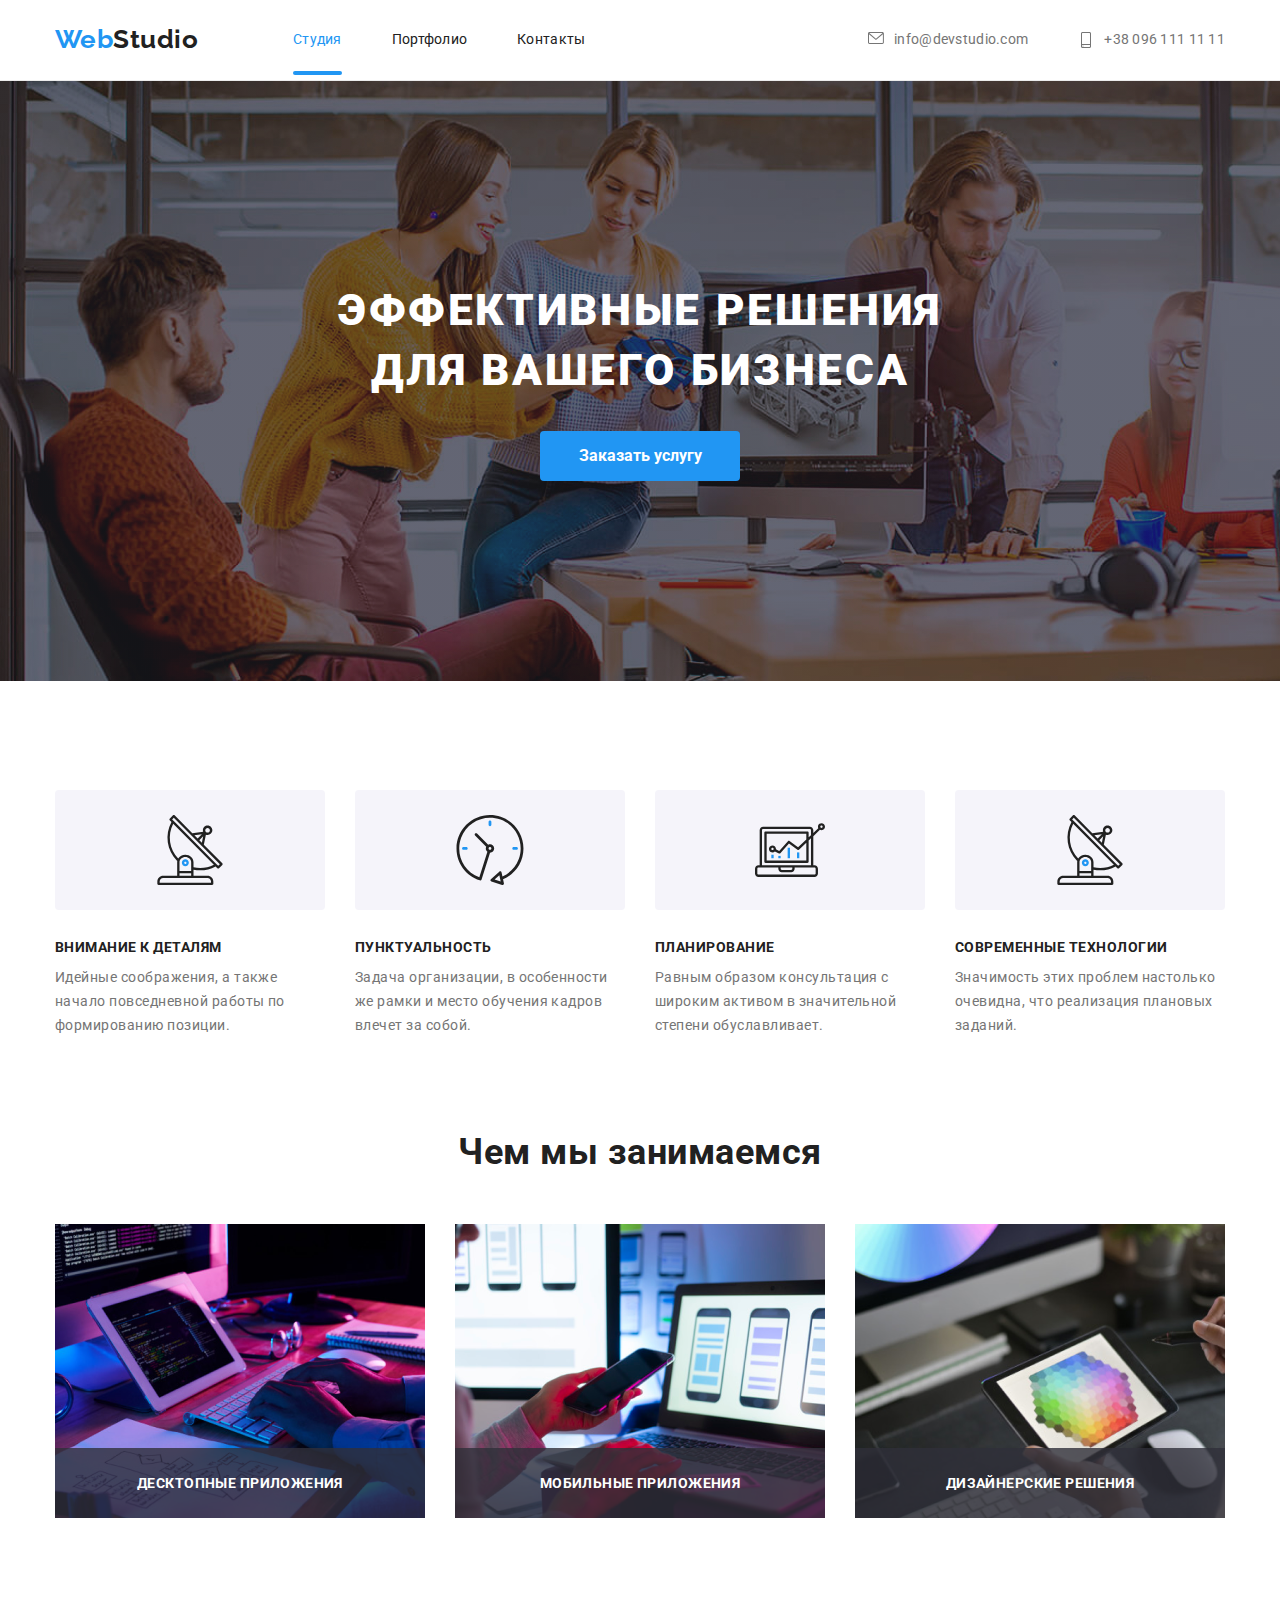
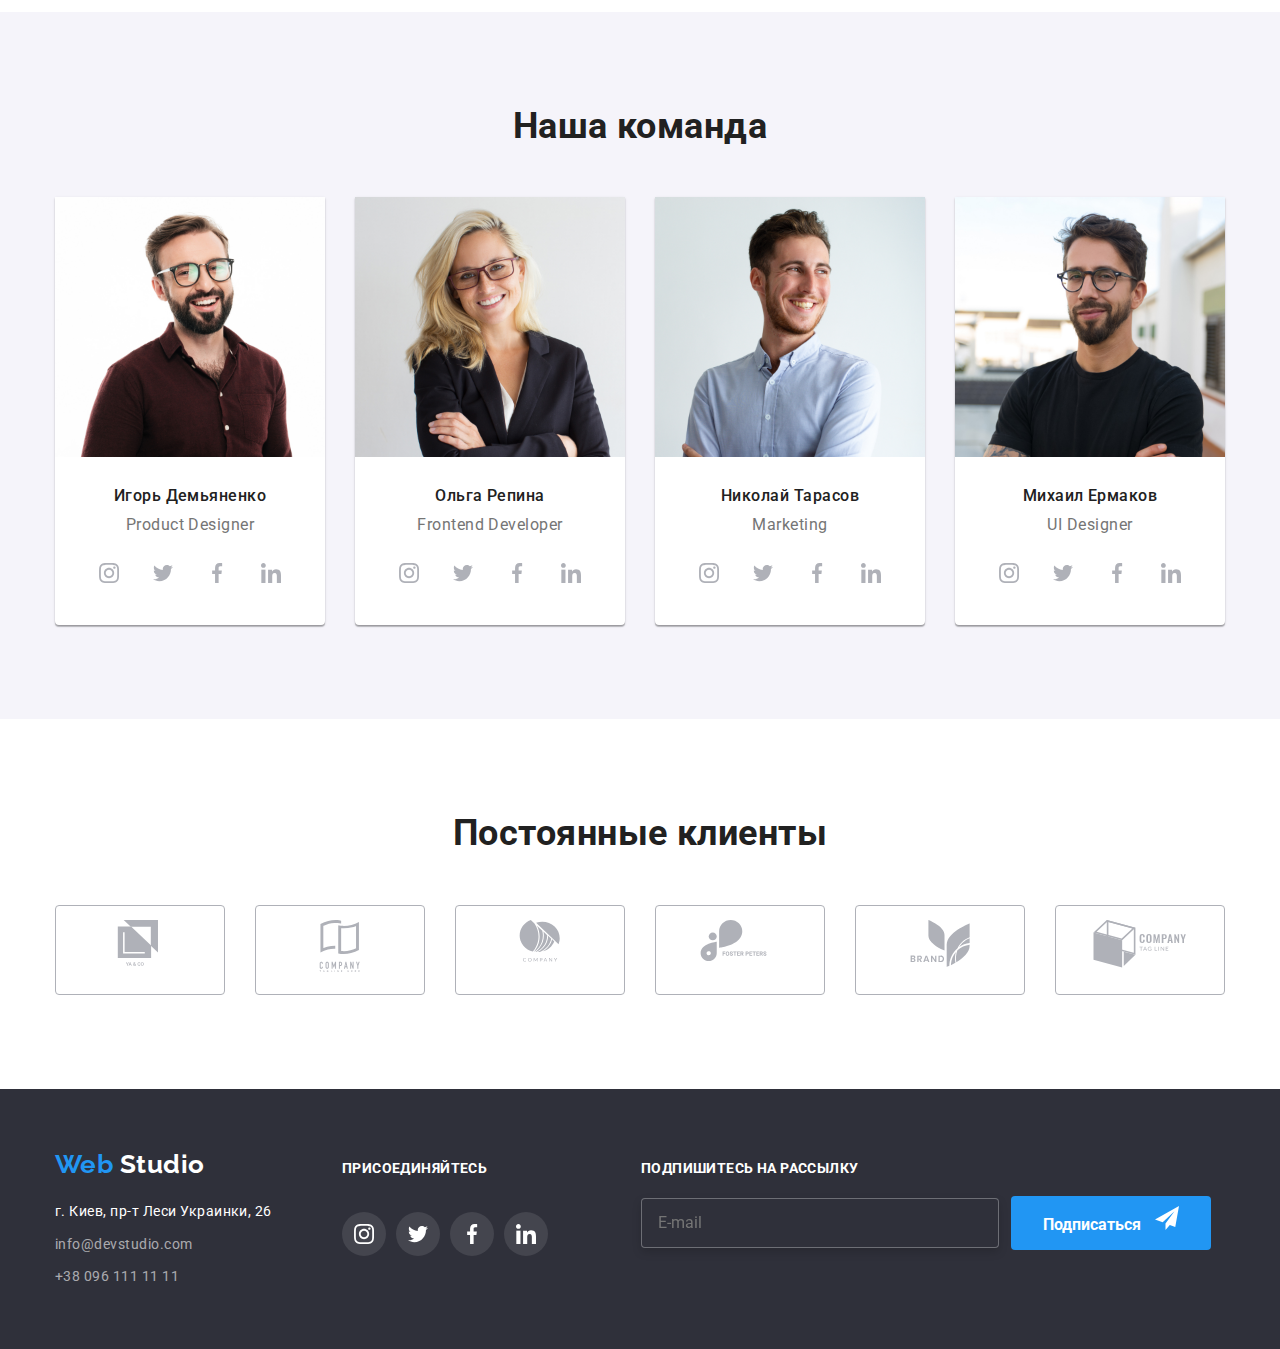
==== commit 5283b362: "fixed modal, fixed form, added footer info" ====
--- a/index.html
+++ b/index.html
@@ -3,7 +3,7 @@
   <head>
     <meta charset="UTF-8" />
     <meta name="viewport" content="width=device-width, initial-scale=1.0" />
-    <title>Home-Work-5</title>
+    <title>Home-Work-6</title>
     <link
       href="https://fonts.googleapis.com/css2?family=Raleway:wght@700&family=Roboto:ital,wght@0,500;0,700;0,900;1,400&display=swap"
       rel="stylesheet"
@@ -412,8 +412,8 @@
             </li>
           </ul>
         </address>
-      </div>
-      <div class="sign-up">
+        </div>
+        <div class="join">
         <h3 class="social-title">Присоединяйтесь</h3>
         <ul class="social-list social-list-footer list">
                   <li class="social-list-item">
@@ -445,7 +445,24 @@
                                     </a>
                                 </li>
           </ul>
-      </div>
+        </div>
+
+        <div class="sign-up">
+          <h3 class="contact social-title">Подпишитесь на рассылку</h3>
+          <div class="contact-form">
+            <form class="form-footer">
+            <input class="input-footer" type="email" name="mail" id="mail" placeholder="E-mail">
+            <label for="mail">
+              
+              <button type="submit" class="button">Подписаться
+                <svg class="icon-send" width="24" height="24">
+                  <use href="./img/sprite.svg#icon-icon-send"></use>
+                </svg>
+              </button>
+
+            </label>
+            </form>
+          </div>
       </div>
     </footer>
 
@@ -465,7 +482,7 @@
                     Имя
                     <span class="modal-form-input-wrapper">
                         <input name="user-name" type="text" class="modal-form-input">
-                        <svg class="modal-icon">
+                        <svg class="modal-form-icon">
                           <use href="./img/sprite.svg#icon-person"></use>
                         </svg>
                     </span>
@@ -474,7 +491,7 @@
                     Телефон
                     <span class="modal-form-input-wrapper">
                         <input name="user-phone" type="tel" class="modal-form-input">
-                        <svg class="modal-icon">
+                        <svg class="modal-form-icon">
                           <use href="./img/sprite.svg#icon-phone"></use>
                         </svg>
                     </span>
@@ -483,7 +500,7 @@
                     Почта
                     <span class="modal-form-input-wrapper">
                         <input name="user-email" type="mail" class="modal-form-input">
-                        <svg class="modal-icon">
+                        <svg class="modal-form-icon">
                           <use href="./img/sprite.svg#icon-email"></use>
                         </svg>
                     </span>
@@ -493,10 +510,11 @@
                     <textarea name="user-message" class="modal-form-message" placeholder="Введите текст"></textarea>
                 </label>
 
+                
                 <input type="checkbox" name="user-policy" value="user-policy-ok"
                     class="modal-form-policy visually-hidden" id="policy">
                 <label for="policy" class="contact-form-policy-label">
-                    Соглашаюсь с рассылкой и принимаю&nbsp;<a href="">Условия договора</a>
+                    Соглашаюсь с рассылкой и принимаю &nbsp;<a href="">Условия договора</a>
                 </label>
                 <button type="submit" class="modal-form-btn">Отправить</button>
             </form>
--- a/css/style.css
+++ b/css/style.css
@@ -681,7 +681,7 @@
   background-color: var(--accent-color);
 }
 
-.sign-up {
+.join {
   width: 206px;
   height: 80px;
   margin-left: 70px;
@@ -699,6 +699,45 @@
   color: var(--white-color);
 }
 
+/* ========================== Подпишитесь =================================== */
+.sign-up {
+  margin-left: 93px;
+}
+
+.contact {
+  margin-bottom: 20px;
+}
+
+.contact-form {
+  display: flex;
+  align-items: center;
+  justify-content: center;
+}
+
+.form-footer {
+  display: flex;
+  align-items: center;
+  justify-content: center;
+}
+
+.icon-send {
+  margin-left: 10px;
+  fill: var(--white-color);
+}
+
+.input-footer {
+  width: 358px;
+  height: 50px;
+  margin-right: 12px;
+  text-indent: 16px;
+  background-color: var(--accent-background-color);
+
+  border: 1px solid rgba(255, 255, 255, 0.3);
+  box-sizing: border-box;
+  filter: drop-shadow(0px 4px 4px rgba(0, 0, 0, 0.15));
+  border-radius: 4px;
+}
+
 /* =========================== Модальное окно ===========================*/
 
 .backdrop {
@@ -740,8 +779,6 @@
   cursor: pointer;
 }
 
-}
-
 .is-hidden {
   opacity: 0;
   visibility: hidden;
@@ -752,6 +789,19 @@
 .modal-form {
   display: flex;
   flex-direction: column;
+  padding: 40px;
+}
+
+.modal-title {
+  margin-bottom: 12px;
+  font-weight: bold;
+  font-size: 20px;
+  line-height: 23px;
+  text-align: center;
+}
+
+.modal-form-field {
+  margin-bottom: 10px;
 }
 
 .modal-form-input-wrapper {
@@ -759,7 +809,7 @@
   position: relative;
 }
 
-.modal-icon {
+.modal-form-icon {
   position: absolute;
   left: 12px;
   top: 50%;
@@ -767,7 +817,10 @@
   display: block;
   width: 18px;
   height: 18px;
-  
+}
+
+.modal-form-input:focus + .modal-form-icon {
+  fill: var(--accent-color);
 }
 
 .modal-form-input {
@@ -776,6 +829,7 @@
   border-radius: 4px;
   border: 1px solid rgba(33, 33, 33, 0.2);
   padding-left: 42px;
+  cursor: pointer;
 }
 
 .modal-form-input:focus {
@@ -809,6 +863,7 @@
   display: flex;
   align-items: center;
   font-size: 12px;
+  margin-bottom: 30px;
 }
 
 .contact-form-policy-label::before {
@@ -816,18 +871,52 @@
   display: block;
   width: 16px;
   height: 16px;
-  outline: 1px solid #000;
+  outline: 2px solid #000;
   margin-right: 10px;
+
+  border-radius: 2px;
+  background-position: center;
+}
+
+.visually-hidden {
+  position: absolute !important;
+  clip: rect(1px 1px 1px 1px); /* IE6, IE7 */
+  clip: rect(1px, 1px, 1px, 1px);
+  padding: 0 !important;
+  border: 0 !important;
+  height: 1px !important;
+  width: 1px !important;
+  overflow: hidden;
 }
 
 .modal-form-policy:checked + .contact-form-policy-label::before {
-  background-color: var (var(--accent-color));
-  border: 4px solid var(var(--white-color));
-}
-
-
-
-
+  background-image: url("../img/icon-check.svg");
+  outline: none;
+}
+
+.modal-form-btn {
+  position: absolute;
+  top: 90%;
+  left: 50%;
+  transform: translate(-50%, -50%);
+
+  width: 200px;
+  height: 50px;
+
+  border-color: var(--accent-color);
+  background: var(--accent-color);
+  box-shadow: 0px 4px 4px rgba(0, 0, 0, 0.15);
+  border-radius: 4px;
+  color: var(--white-color);
+  font-weight: 900;
+  font-size: 16px;
+  line-height: 1.87;
+  align-items: center;
+  text-align: center;
+  letter-spacing: 0.06em;
+  cursor: pointer;
+  outline: none;
+}
 
 /* ******************** Стили для файла portfolio.html ******************** */
 
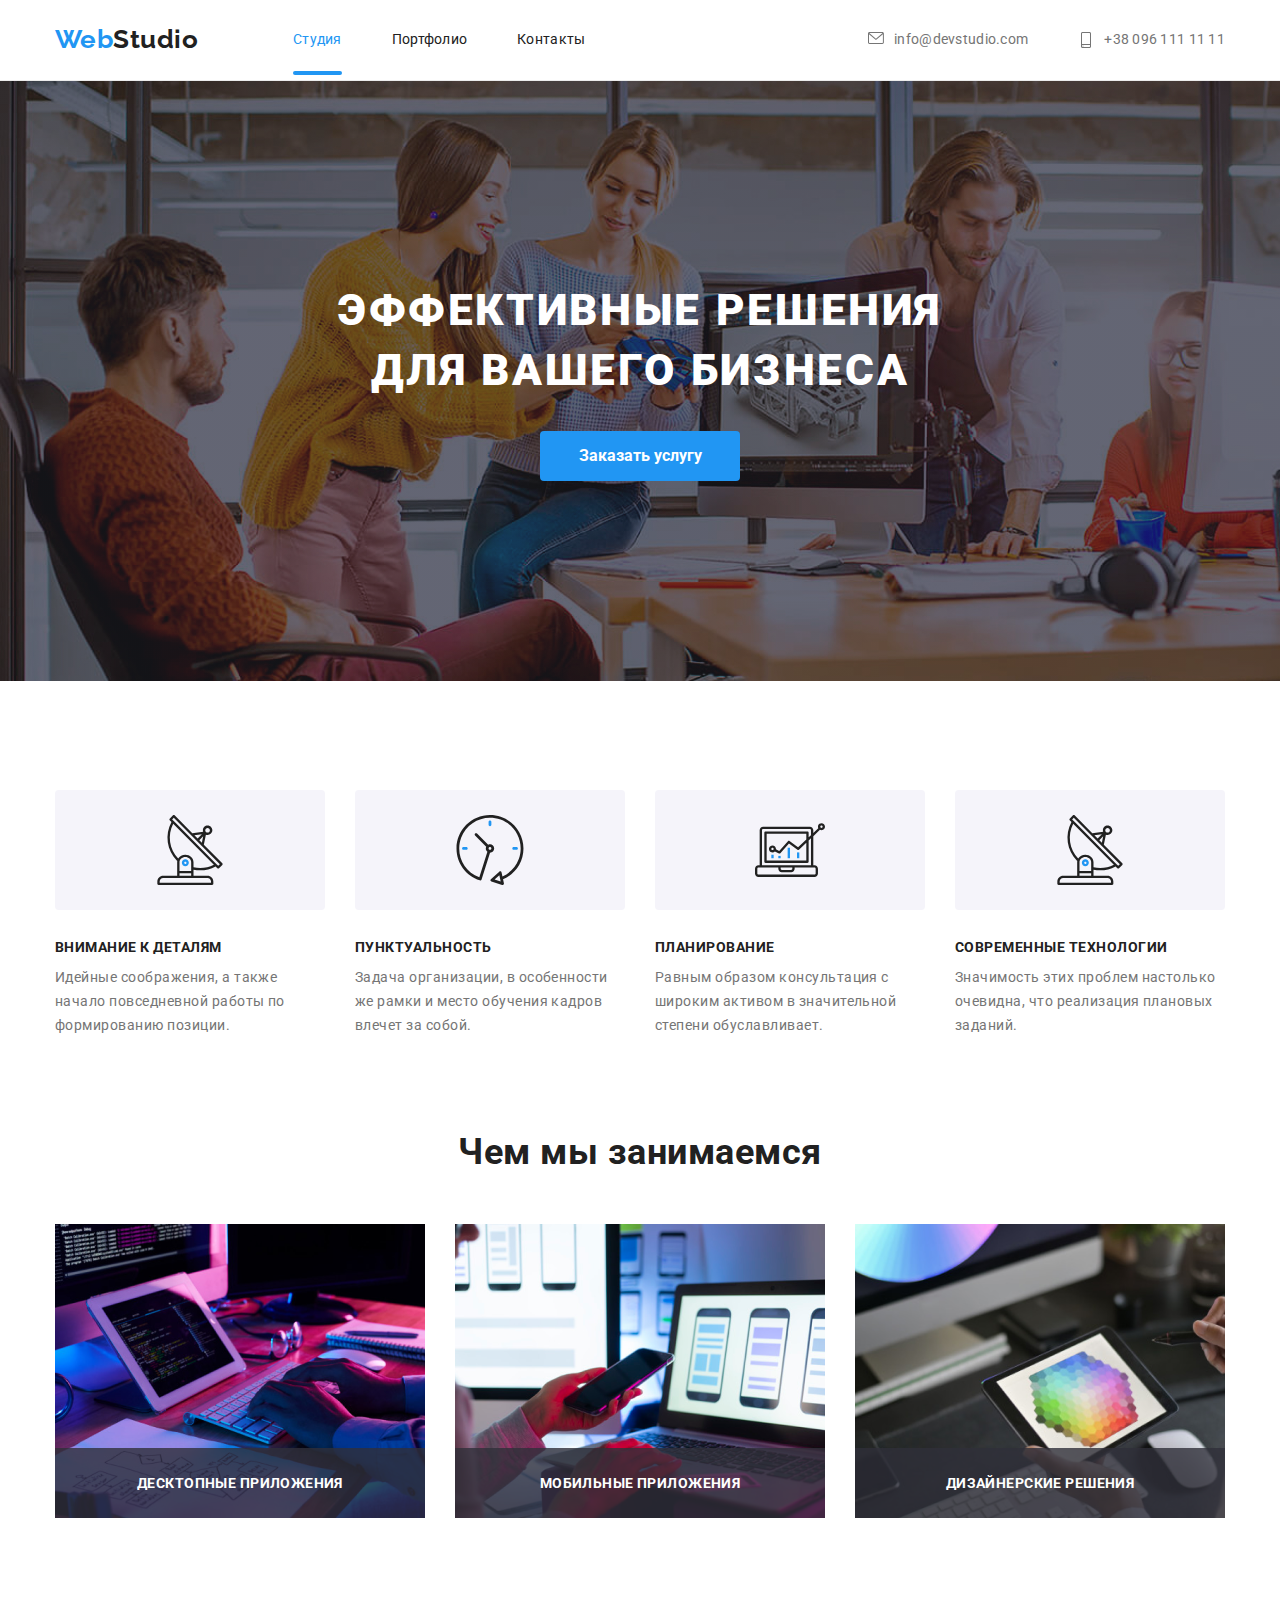
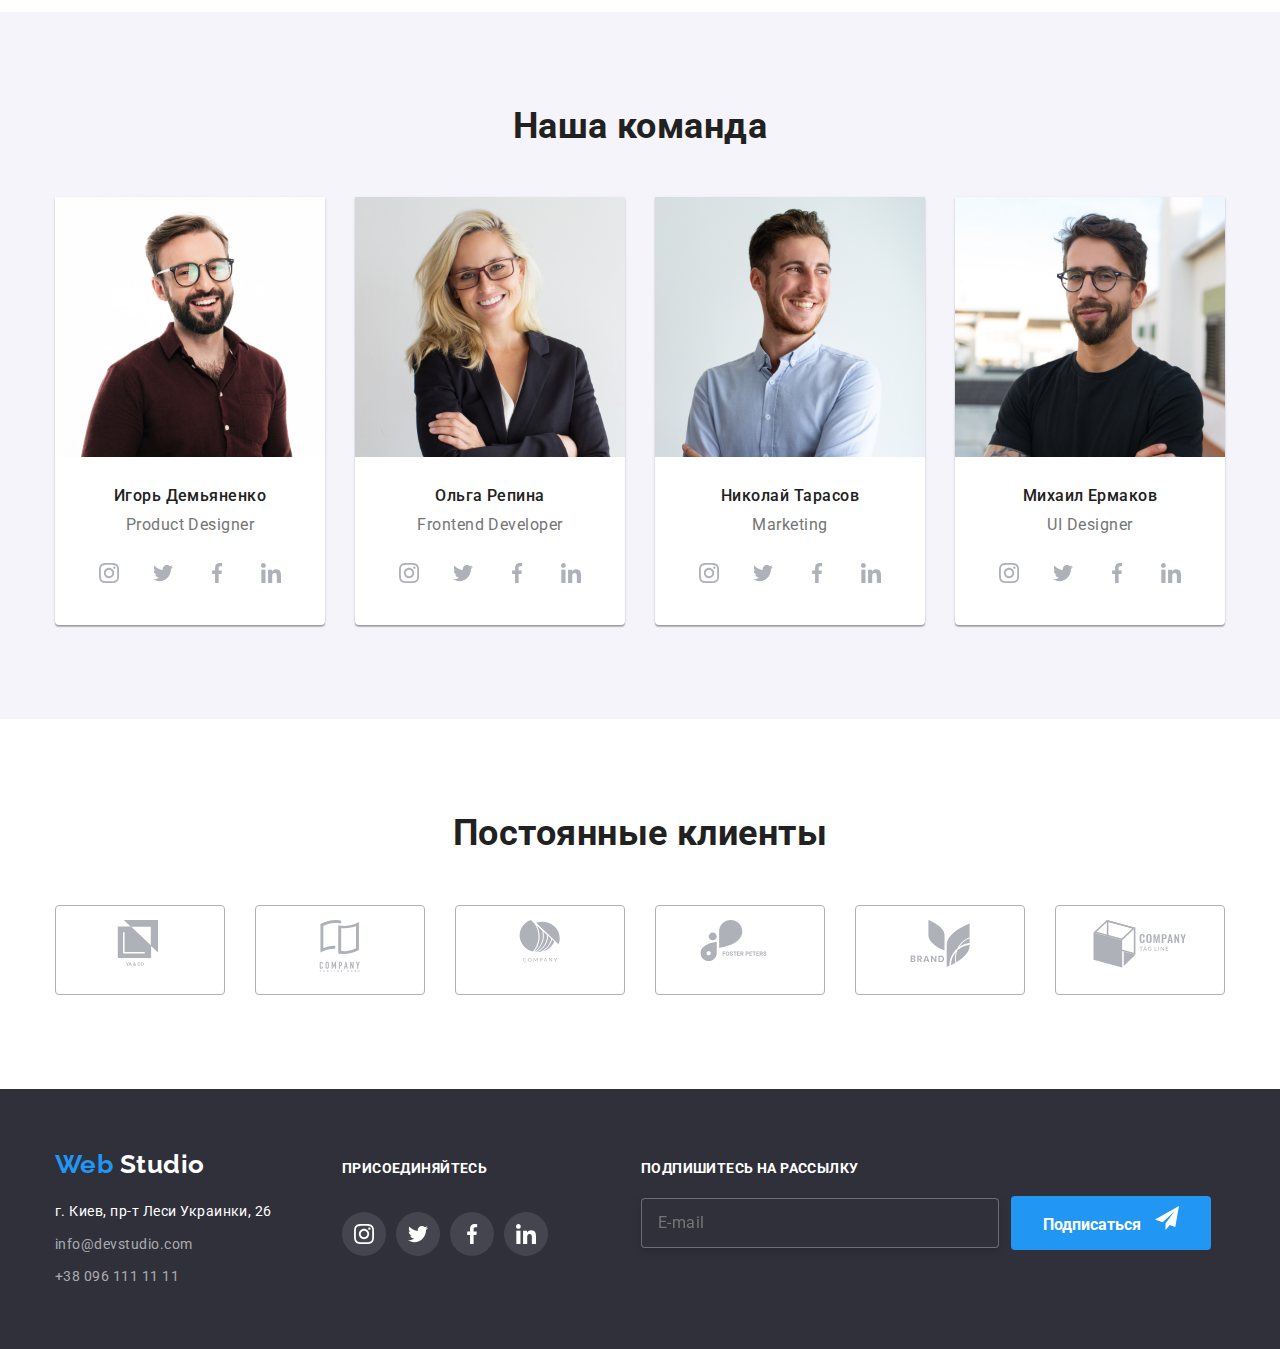
==== commit b41acb7c: "fixed modal" ====
--- a/index.html
+++ b/index.html
@@ -479,7 +479,9 @@
            <p class="modal-title">Оставьте свои данные, мы вам перезвоним</p>
 
                 <label class="modal-form-field">
-                    Имя
+                   
+                  <p class="form-checkbox">Имя</p>
+                    
                     <span class="modal-form-input-wrapper">
                         <input name="user-name" type="text" class="modal-form-input">
                         <svg class="modal-form-icon">
@@ -488,8 +490,10 @@
                     </span>
                 </label>
                 <label class="modal-form-field">
-                    Телефон
-                    <span class="modal-form-input-wrapper">
+                    
+                  <p class="form-checkbox">Телефон</p>
+                  
+                  <span class="modal-form-input-wrapper">
                         <input name="user-phone" type="tel" class="modal-form-input">
                         <svg class="modal-form-icon">
                           <use href="./img/sprite.svg#icon-phone"></use>
@@ -497,7 +501,9 @@
                     </span>
                 </label>
                 <label class="modal-form-field">
-                    Почта
+                    
+                  <p class="form-checkbox">Почта</p>
+
                     <span class="modal-form-input-wrapper">
                         <input name="user-email" type="mail" class="modal-form-input">
                         <svg class="modal-form-icon">
@@ -506,18 +512,27 @@
                     </span>
                 </label>
                 <label class="modal-form-field">
-                    Комментарий
-                    <textarea name="user-message" class="modal-form-message" placeholder="Введите текст"></textarea>
+                    
+                  <p class="form-checkbox">Комментарий</p>
+                  
+                  <textarea name="user-message" class="modal-form-message" placeholder="Введите текст"></textarea>
                 </label>
 
-                
+                <div class="checkbox-area">
                 <input type="checkbox" name="user-policy" value="user-policy-ok"
                     class="modal-form-policy visually-hidden" id="policy">
                 <label for="policy" class="contact-form-policy-label">
-                    Соглашаюсь с рассылкой и принимаю &nbsp;<a href="">Условия договора</a>
+
+                  <p class="form-checkbox">
+                    Соглашаюсь с рассылкой и принимаю &nbsp;
+                    <a href="">
+                      <span class="checkbox-conditions"> Условия договора</span>
+                    </a>
+                </p>
                 </label>
                 <button type="submit" class="modal-form-btn">Отправить</button>
             </form>
+            </div>
 
       </div>
     </div>
--- a/css/style.css
+++ b/css/style.css
@@ -730,7 +730,11 @@
   height: 50px;
   margin-right: 12px;
   text-indent: 16px;
+  font-size: 16px;
+  line-height: 0.8;
+  letter-spacing: 0.03em;
   background-color: var(--accent-background-color);
+  color: rgba(255, 255, 255, 0.6);
 
   border: 1px solid rgba(255, 255, 255, 0.3);
   box-sizing: border-box;
@@ -863,18 +867,16 @@
   display: flex;
   align-items: center;
   font-size: 12px;
-  margin-bottom: 30px;
 }
 
 .contact-form-policy-label::before {
   content: "";
   display: block;
   width: 16px;
-  height: 16px;
-  outline: 2px solid #000;
+  height: 15px;
+  background-image: url("../img/outline.svg");
   margin-right: 10px;
 
-  border-radius: 2px;
   background-position: center;
 }
 
@@ -894,6 +896,40 @@
   outline: none;
 }
 
+.form-checkbox {
+  display: inline-block;
+  justify-content: center;
+  align-items: center;
+
+  font-size: 14px;
+  line-height: 0.58;
+  letter-spacing: 0.03em;
+
+  color: var(--paragraph-color);
+}
+
+.form-checkbox:not(:last-child) {
+  margin-bottom: 4px;
+}
+
+.checkbox-area {
+  display: flex;
+  justify-content: center;
+  align-items: center;
+  margin-bottom: 30px;
+}
+
+.checkbox-conditions {
+  display: inline-block;
+  font-size: 14px;
+  line-height: 0.58;
+  letter-spacing: 0.03em;
+
+  text-decoration-line: underline;
+
+  color: var(--accent-color);
+}
+
 .modal-form-btn {
   position: absolute;
   top: 90%;
